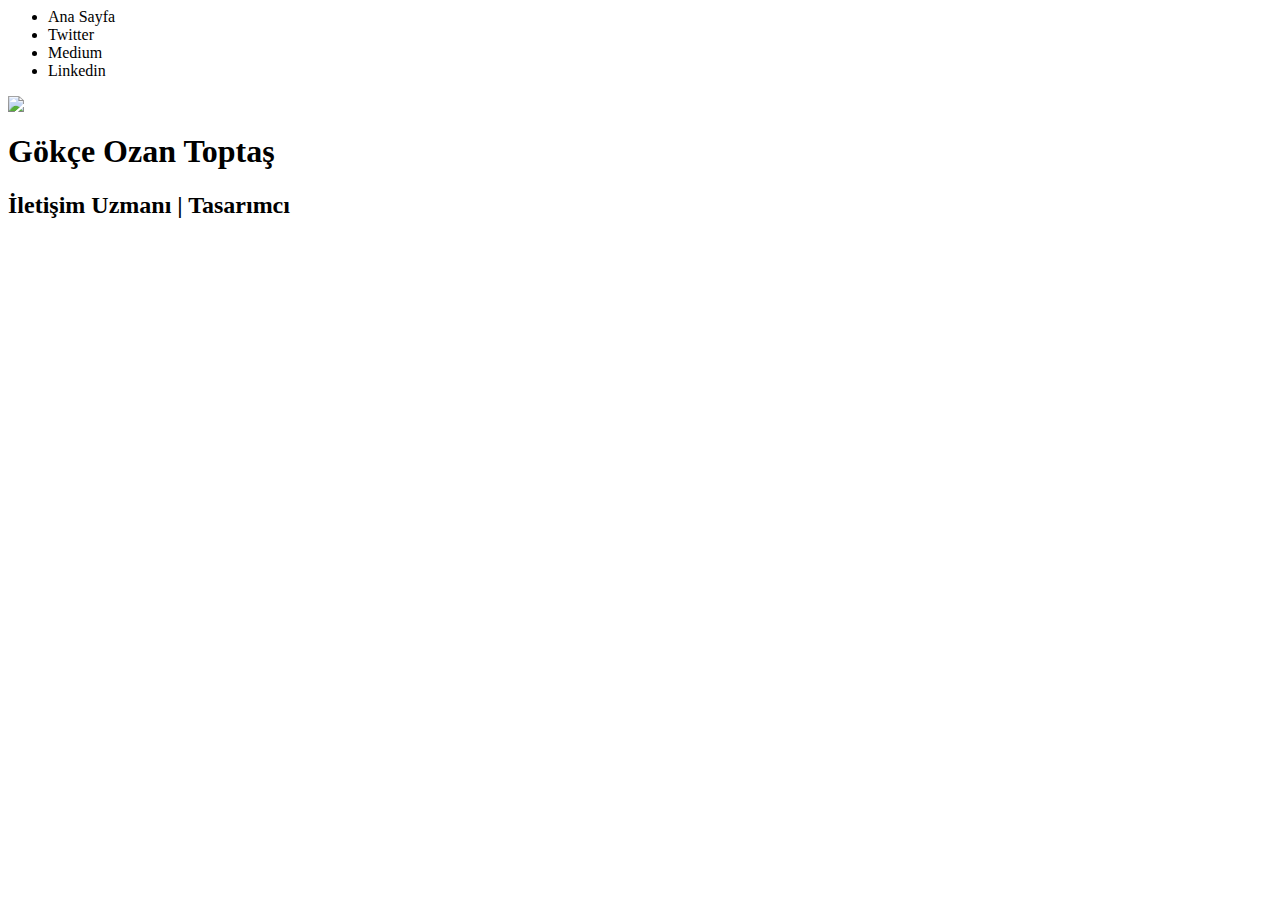
==== index.html @ 8b2a3b35 "Index için temel bölümleme." ====
<!DOCTYPE html ~>
<html>
<head>
    <meta charset="utf-8">
    <meta name="description" content="">
    <meta name="viewport" content="width=device-width, initial-scale=1">
    
    <title>Gökçe Ozan Toptaş | İletişim Uzmanı/Tasarımcı</title>
    
    <link rel="apple-touch-icon" href="apple-touch-icon.png">
    <link rel="favicon" href="favicon.ico">
    
    <link type="text/css" rel="stylesheet" href="stl/site.css" />
    
    <script src="script/site.js"></script>
</head>
<body>
    <nav id="tepe">
        <ul>
            <li>Ana Sayfa</li>
            <li>Twitter</li>
            <li>Medium</li>
            <li>Linkedin</li>
        </ul>
    </nav>

    <header>
        <img src="rsm/gokce-ozan-toptas.jpg">
        <h1>Gökçe Ozan Toptaş</h1>
        <h2>İletişim Uzmanı | Tasarımcı</h2>
    </header>
    
    <section id="vitrin">
    
    </section>
    
    <section id="ozet">
    
    </section>
    
    <section id="tecrube">
    
    </section>
    
    <section id="yetenekler">
    
    </section>
    
    <section id="egitim">
    
    </section>
    
    <section id="yayinlar">
    
    </section>
    
    <script>
        (function(i,s,o,g,r,a,m){i['GoogleAnalyticsObject']=r;i[r]=i[r]||function(){
            (i[r].q=i[r].q||[]).push(arguments)},i[r].l=1*new Date();a=s.createElement(o),
            m=s.getElementsByTagName(o)[0];a.async=1;a.src=g;m.parentNode.insertBefore(a,m)
        })(window,document,'script','//www.google-analytics.com/analytics.js','ga');
        
        ga('create', 'UA-60167842-1', 'auto');
        ga('send', 'pageview');
    </script>
</body>
</html>
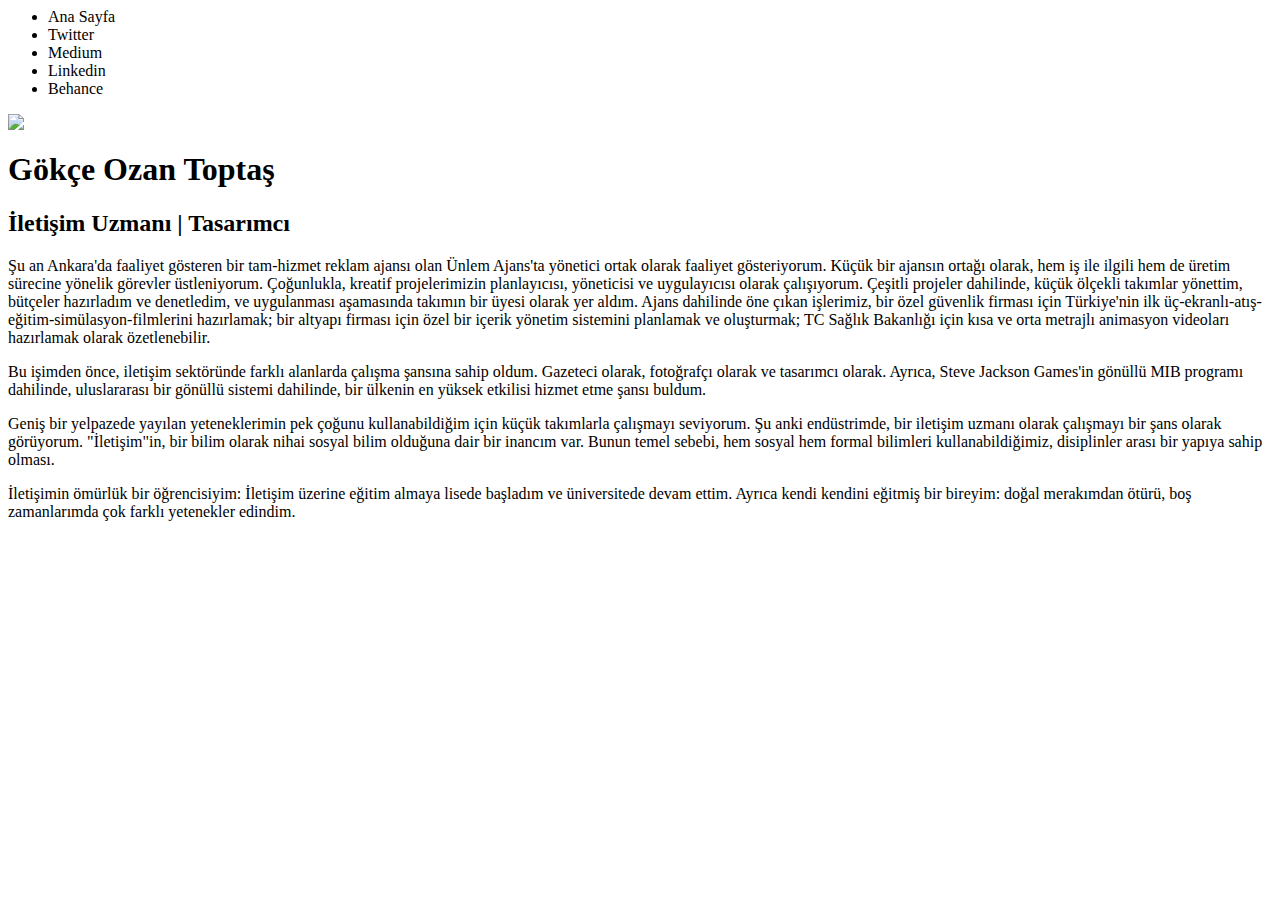
==== commit 2f4ad45e: "Örnek kodlar eklendi. Index.html bölüm bazında comment'lendi." ====
--- a/index.html
+++ b/index.html
@@ -5,14 +5,14 @@
     <meta name="description" content="">
     <meta name="viewport" content="width=device-width, initial-scale=1">
     
-    <title>Gökçe Ozan Toptaş | İletişim Uzmanı/Tasarımcı</title>
+    <title>Gökçe Ozan Toptaş - İletişim Uzmanı | Tasarımcı</title>
     
     <link rel="apple-touch-icon" href="apple-touch-icon.png">
     <link rel="favicon" href="favicon.ico">
     
-    <link type="text/css" rel="stylesheet" href="stl/site.css" />
+    <link type="text/css" rel="stylesheet" href="contents/site.css" />
     
-    <script src="script/site.js"></script>
+    <script src="contents/site.js"></script>
 </head>
 <body>
     <nav id="tepe">
@@ -21,6 +21,7 @@
             <li>Twitter</li>
             <li>Medium</li>
             <li>Linkedin</li>
+            <li>Behance</li>
         </ul>
     </nav>
 
@@ -30,28 +31,51 @@
         <h2>İletişim Uzmanı | Tasarımcı</h2>
     </header>
     
+    <!-- TODO Her section için bir ikon hazırlanacak, material mantığında. -->
+    
     <section id="vitrin">
+        <!-- BİR KAÇ SLAYTLIK BİR ALAN "ÖZGEÇMİŞİMDE BULAMAYACAĞINIZ BENİM HAKKIMDA 5 ŞEY" GİBİ -->
+        
+    </section>
     
+    <section id="senkron">
+        <!-- SON YAYINLANAN YAZILARIMI MEDIUM, LINKEDIN, BEHANCE BAĞLANTILARIMI FİLAN PAYLAŞACAĞIM YER -->
+        
     </section>
     
     <section id="ozet">
+        <!-- SUMMARY METNİ GİRECEK -->
+        <p>Şu an Ankara'da faaliyet gösteren bir tam-hizmet reklam ajansı olan Ünlem Ajans'ta yönetici ortak olarak faaliyet gösteriyorum. Küçük bir ajansın ortağı olarak, hem iş ile ilgili hem de üretim sürecine yönelik görevler üstleniyorum. Çoğunlukla, kreatif projelerimizin planlayıcısı, yöneticisi ve uygulayıcısı olarak çalışıyorum. Çeşitli projeler dahilinde, küçük ölçekli takımlar yönettim, bütçeler hazırladım ve denetledim, ve uygulanması aşamasında takımın bir üyesi olarak yer aldım. Ajans dahilinde öne çıkan işlerimiz, bir özel güvenlik firması için Türkiye'nin ilk üç-ekranlı-atış-eğitim-simülasyon-filmlerini hazırlamak; bir altyapı firması için özel bir içerik yönetim sistemini planlamak ve oluşturmak; TC Sağlık Bakanlığı için kısa ve orta metrajlı animasyon videoları hazırlamak olarak özetlenebilir.</p>
     
+        <p>Bu işimden önce, iletişim sektöründe farklı alanlarda çalışma şansına sahip oldum. Gazeteci olarak, fotoğrafçı olarak ve tasarımcı olarak. Ayrıca, Steve Jackson Games'in gönüllü MIB programı dahilinde, uluslararası bir gönüllü sistemi dahilinde, bir ülkenin en yüksek etkilisi hizmet etme şansı buldum.</p>
+    
+        <p>Geniş bir yelpazede yayılan yeteneklerimin pek çoğunu kullanabildiğim için küçük takımlarla çalışmayı seviyorum. Şu anki endüstrimde, bir iletişim uzmanı olarak çalışmayı bir şans olarak görüyorum. "İletişim"in, bir bilim olarak nihai sosyal bilim olduğuna dair bir inancım var. Bunun temel sebebi, hem sosyal hem formal bilimleri kullanabildiğimiz, disiplinler arası bir yapıya sahip olması.</p>
+    
+        <p>İletişimin ömürlük bir öğrencisiyim: İletişim üzerine eğitim almaya lisede başladım ve üniversitede devam ettim. Ayrıca kendi kendini eğitmiş bir bireyim: doğal merakımdan ötürü, boş zamanlarımda çok farklı yetenekler edindim.</p>
     </section>
     
     <section id="tecrube">
-    
+        <!-- İŞ TECRÜBELERİ GİRECEK TEK TEK, TIMELINE GİBİ YAPABİLİRSEK -->
+        
     </section>
     
     <section id="yetenekler">
-    
+        <!-- YETENEK LİSTESİ OLACAK, HER BİR YETENEK CİNSİ BAŞINDA ÖZEL BİR İKONLA YER ALACAK: TOOLS OF THE TRADE'DEKİ İKONLARI KULLANARAK BİR AYRIŞTIRMA YAPALIM, AYRICA TEPEDE İKON TİPLERİNE GÖRE SÜZME OLACAK "SADECE ŞU CİNSİ GÖSTER" GİBİ -->
+        
     </section>
     
     <section id="egitim">
-    
+        <!-- EĞİTİMLER GİRECEK TEK TEK, TIMELINE MÜMKÜNSE -->
+        
     </section>
     
     <section id="yayinlar">
+        <!-- YAPIMINA KATKI SAĞLADIĞIM YAYINLAR VB -->
+        
+    </section>
     
+    <section id="madewith">
+        <!-- GITHUB, SOURCETREE, BRACKETS, KOALA, ICOMOON, GOOGLEFONTS -->
     </section>
     
     <script>
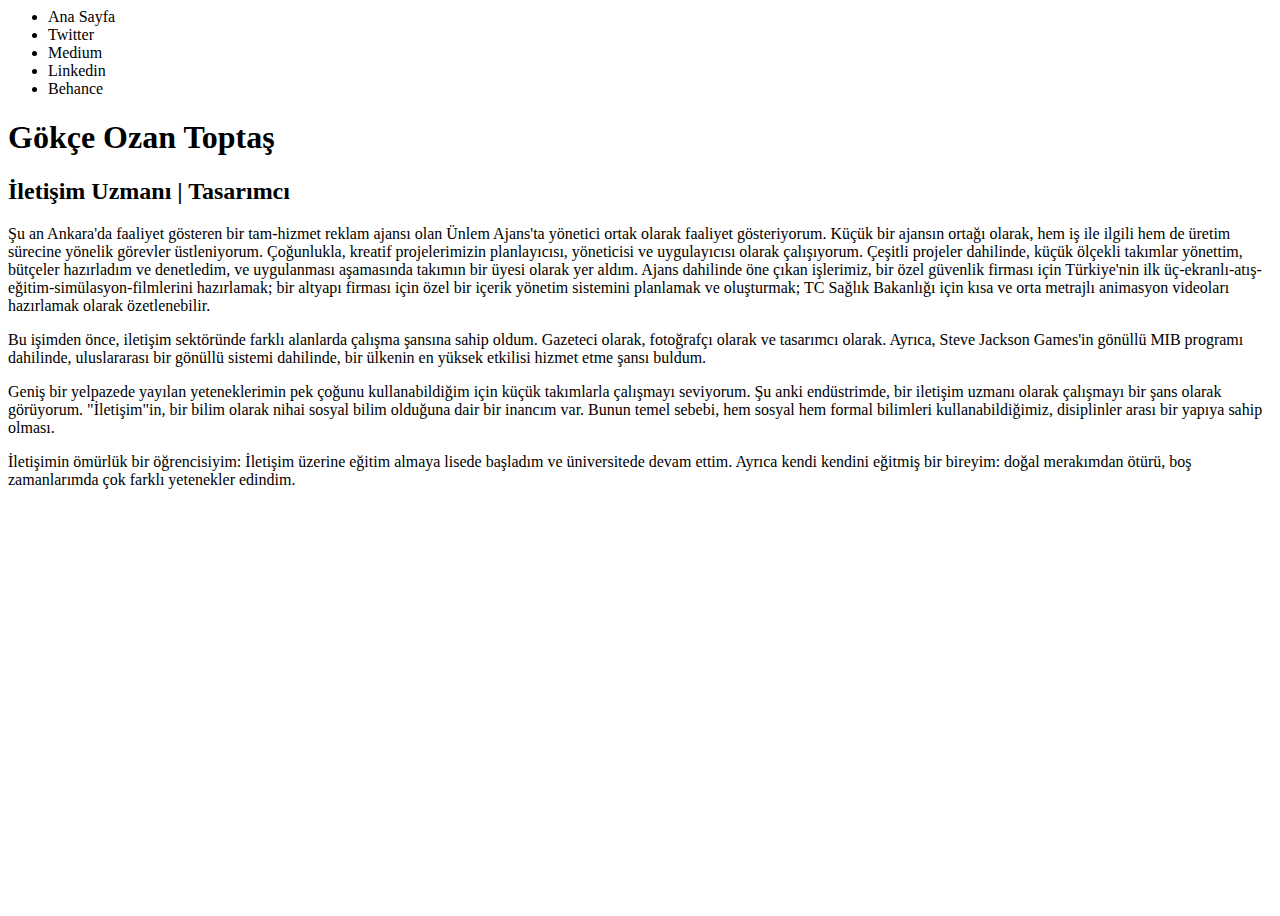
==== commit 5b68b97c: "Açılış yüklenme animasyonu oluşturuldu" ====
--- a/index.html
+++ b/index.html
@@ -1,5 +1,5 @@
 <!DOCTYPE html ~>
-<html>
+<html class="loading">
 <head>
     <meta charset="utf-8">
     <meta name="description" content="">
@@ -26,7 +26,7 @@
     </nav>
 
     <header>
-        <img src="rsm/gokce-ozan-toptas.jpg">
+        <!--<img src="rsm/gokce-ozan-toptas.jpg">-->
         <h1>Gökçe Ozan Toptaş</h1>
         <h2>İletişim Uzmanı | Tasarımcı</h2>
     </header>
@@ -78,6 +78,7 @@
         <!-- GITHUB, SOURCETREE, BRACKETS, KOALA, ICOMOON, GOOGLEFONTS -->
     </section>
     
+    <!--
     <script>
         (function(i,s,o,g,r,a,m){i['GoogleAnalyticsObject']=r;i[r]=i[r]||function(){
             (i[r].q=i[r].q||[]).push(arguments)},i[r].l=1*new Date();a=s.createElement(o),
@@ -86,6 +87,20 @@
         
         ga('create', 'UA-60167842-1', 'auto');
         ga('send', 'pageview');
+    </script>-->
+    <!--<script>
+        var removeLoading = function() {
+            if (document.readyState == "complete") {
+                document.getElementsByTagName( "html" )[0].className.replace( /loading/, "" );
+            }
+        };
+        removeLoading();
+    </script>-->
+    
+    <script>
+        document.addEventListener("DOMContentLoaded", function(event) { 
+            document.getElementsByTagName( "html" )[0].classList.remove('loading');
+        });
     </script>
 </body>
 </html>--- a/contents/site.css
+++ b/contents/site.css
@@ -0,0 +1,31 @@
+//loading animation//
+html {
+    -webkit-transition: background-color 1s;
+    transition: background-color 1s;
+}
+html, body {
+    /* For the loading indicator to be vertically centered ensure */
+    /* the html and body elements take up the full viewport */
+    min-height: 100%;
+}
+html.loading {
+    /* Replace #333 with the background-color of your choice */
+    /* Replace loading.gif with the loading image of your choice */
+    background: #fff url('load.gif') no-repeat 50% 50%;
+
+    /* Ensures that the transition only runs in one direction */
+    -webkit-transition: background-color 0;
+    transition: background-color 0;
+}
+body {
+    -webkit-transition: opacity 1s ease-in;
+    transition: opacity 1s ease-in;
+}
+html.loading body {
+    /* Make the contents of the body opaque during loading */
+    opacity: 0;
+
+    /* Ensures that the transition only runs in one direction */
+    -webkit-transition: opacity 0;
+    transition: opacity 0;
+}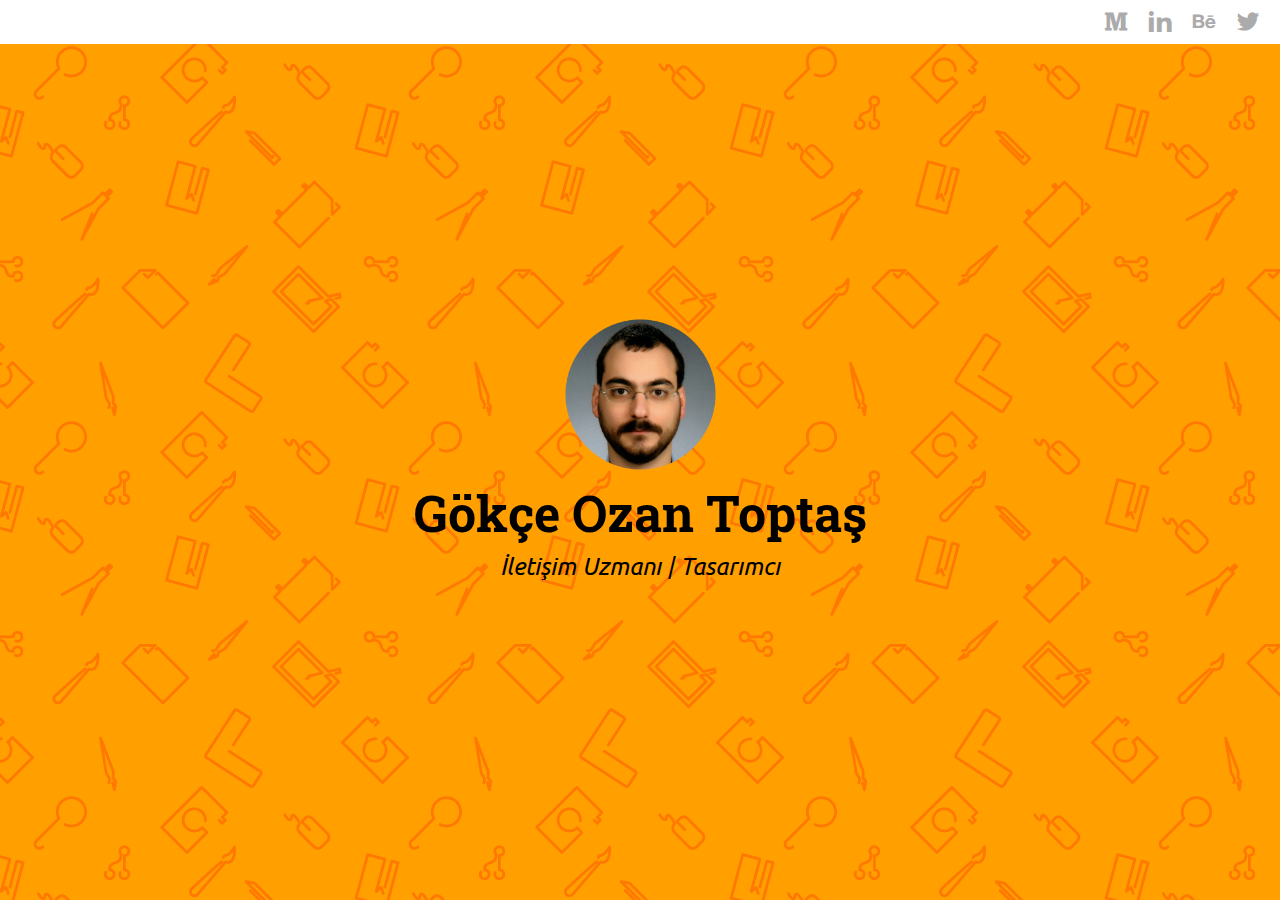
==== commit d8381fea: "no message" ====
--- a/index.html
+++ b/index.html
@@ -17,68 +17,19 @@
 <body>
     <nav id="tepe">
         <ul>
-            <li>Ana Sayfa</li>
-            <li>Twitter</li>
-            <li>Medium</li>
-            <li>Linkedin</li>
-            <li>Behance</li>
+            <li><a href="https://medium.com/@gokceozantoptas"><span class="iko-medium"></span></a></li>
+            <li><a href="https://tr.linkedin.com/in/gozan"><span class="iko-linkedin"></span></a></li>
+            <li><a href="http://www.behance.net/gokceozantoptas"><span class="iko-behance"></span></a></li>
+            <li><a href="https://twitter.com/gokceozantoptas"><span class="iko-twitter"></span></a></li>
         </ul>
     </nav>
-
     <header>
-        <!--<img src="rsm/gokce-ozan-toptas.jpg">-->
+        <div>
+        <img src="contents/gokce-ozan-toptas.png">
         <h1>Gökçe Ozan Toptaş</h1>
         <h2>İletişim Uzmanı | Tasarımcı</h2>
+        </div>
     </header>
-    
-    <!-- TODO Her section için bir ikon hazırlanacak, material mantığında. -->
-    
-    <section id="vitrin">
-        <!-- BİR KAÇ SLAYTLIK BİR ALAN "ÖZGEÇMİŞİMDE BULAMAYACAĞINIZ BENİM HAKKIMDA 5 ŞEY" GİBİ -->
-        
-    </section>
-    
-    <section id="senkron">
-        <!-- SON YAYINLANAN YAZILARIMI MEDIUM, LINKEDIN, BEHANCE BAĞLANTILARIMI FİLAN PAYLAŞACAĞIM YER -->
-        
-    </section>
-    
-    <section id="ozet">
-        <!-- SUMMARY METNİ GİRECEK -->
-        <p>Şu an Ankara'da faaliyet gösteren bir tam-hizmet reklam ajansı olan Ünlem Ajans'ta yönetici ortak olarak faaliyet gösteriyorum. Küçük bir ajansın ortağı olarak, hem iş ile ilgili hem de üretim sürecine yönelik görevler üstleniyorum. Çoğunlukla, kreatif projelerimizin planlayıcısı, yöneticisi ve uygulayıcısı olarak çalışıyorum. Çeşitli projeler dahilinde, küçük ölçekli takımlar yönettim, bütçeler hazırladım ve denetledim, ve uygulanması aşamasında takımın bir üyesi olarak yer aldım. Ajans dahilinde öne çıkan işlerimiz, bir özel güvenlik firması için Türkiye'nin ilk üç-ekranlı-atış-eğitim-simülasyon-filmlerini hazırlamak; bir altyapı firması için özel bir içerik yönetim sistemini planlamak ve oluşturmak; TC Sağlık Bakanlığı için kısa ve orta metrajlı animasyon videoları hazırlamak olarak özetlenebilir.</p>
-    
-        <p>Bu işimden önce, iletişim sektöründe farklı alanlarda çalışma şansına sahip oldum. Gazeteci olarak, fotoğrafçı olarak ve tasarımcı olarak. Ayrıca, Steve Jackson Games'in gönüllü MIB programı dahilinde, uluslararası bir gönüllü sistemi dahilinde, bir ülkenin en yüksek etkilisi hizmet etme şansı buldum.</p>
-    
-        <p>Geniş bir yelpazede yayılan yeteneklerimin pek çoğunu kullanabildiğim için küçük takımlarla çalışmayı seviyorum. Şu anki endüstrimde, bir iletişim uzmanı olarak çalışmayı bir şans olarak görüyorum. "İletişim"in, bir bilim olarak nihai sosyal bilim olduğuna dair bir inancım var. Bunun temel sebebi, hem sosyal hem formal bilimleri kullanabildiğimiz, disiplinler arası bir yapıya sahip olması.</p>
-    
-        <p>İletişimin ömürlük bir öğrencisiyim: İletişim üzerine eğitim almaya lisede başladım ve üniversitede devam ettim. Ayrıca kendi kendini eğitmiş bir bireyim: doğal merakımdan ötürü, boş zamanlarımda çok farklı yetenekler edindim.</p>
-    </section>
-    
-    <section id="tecrube">
-        <!-- İŞ TECRÜBELERİ GİRECEK TEK TEK, TIMELINE GİBİ YAPABİLİRSEK -->
-        
-    </section>
-    
-    <section id="yetenekler">
-        <!-- YETENEK LİSTESİ OLACAK, HER BİR YETENEK CİNSİ BAŞINDA ÖZEL BİR İKONLA YER ALACAK: TOOLS OF THE TRADE'DEKİ İKONLARI KULLANARAK BİR AYRIŞTIRMA YAPALIM, AYRICA TEPEDE İKON TİPLERİNE GÖRE SÜZME OLACAK "SADECE ŞU CİNSİ GÖSTER" GİBİ -->
-        
-    </section>
-    
-    <section id="egitim">
-        <!-- EĞİTİMLER GİRECEK TEK TEK, TIMELINE MÜMKÜNSE -->
-        
-    </section>
-    
-    <section id="yayinlar">
-        <!-- YAPIMINA KATKI SAĞLADIĞIM YAYINLAR VB -->
-        
-    </section>
-    
-    <section id="madewith">
-        <!-- GITHUB, SOURCETREE, BRACKETS, KOALA, ICOMOON, GOOGLEFONTS -->
-    </section>
-    
-    <!--
     <script>
         (function(i,s,o,g,r,a,m){i['GoogleAnalyticsObject']=r;i[r]=i[r]||function(){
             (i[r].q=i[r].q||[]).push(arguments)},i[r].l=1*new Date();a=s.createElement(o),
@@ -87,16 +38,7 @@
         
         ga('create', 'UA-60167842-1', 'auto');
         ga('send', 'pageview');
-    </script>-->
-    <!--<script>
-        var removeLoading = function() {
-            if (document.readyState == "complete") {
-                document.getElementsByTagName( "html" )[0].className.replace( /loading/, "" );
-            }
-        };
-        removeLoading();
-    </script>-->
-    
+    </script>
     <script>
         document.addEventListener("DOMContentLoaded", function(event) { 
             document.getElementsByTagName( "html" )[0].classList.remove('loading');
--- a/contents/site.css
+++ b/contents/site.css
@@ -1,7 +1,495 @@
-//loading animation//
+@import url(http://fonts.googleapis.com/css?family=Roboto+Slab:700&subset=latin,latin-ext);
+@import url(http://fonts.googleapis.com/css?family=Ubuntu:300italic&subset=latin,latin-ext);
+
+/*! normalize.css v3.0.2 | MIT License | git.io/normalize */
+
+/**
+ * 1. Set default font family to sans-serif.
+ * 2. Prevent iOS text size adjust after orientation change, without disabling
+ *    user zoom.
+ */
+
+html {
+  font-family: sans-serif; /* 1 */
+  -ms-text-size-adjust: 100%; /* 2 */
+  -webkit-text-size-adjust: 100%; /* 2 */
+}
+
+/**
+ * Remove default margin.
+ */
+
+body {
+  margin: 0;
+}
+
+/* HTML5 display definitions
+   ========================================================================== */
+
+/**
+ * Correct `block` display not defined for any HTML5 element in IE 8/9.
+ * Correct `block` display not defined for `details` or `summary` in IE 10/11
+ * and Firefox.
+ * Correct `block` display not defined for `main` in IE 11.
+ */
+
+article,
+aside,
+details,
+figcaption,
+figure,
+footer,
+header,
+hgroup,
+main,
+menu,
+nav,
+section,
+summary {
+  display: block;
+}
+
+/**
+ * 1. Correct `inline-block` display not defined in IE 8/9.
+ * 2. Normalize vertical alignment of `progress` in Chrome, Firefox, and Opera.
+ */
+
+audio,
+canvas,
+progress,
+video {
+  display: inline-block; /* 1 */
+  vertical-align: baseline; /* 2 */
+}
+
+/**
+ * Prevent modern browsers from displaying `audio` without controls.
+ * Remove excess height in iOS 5 devices.
+ */
+
+audio:not([controls]) {
+  display: none;
+  height: 0;
+}
+
+/**
+ * Address `[hidden]` styling not present in IE 8/9/10.
+ * Hide the `template` element in IE 8/9/11, Safari, and Firefox < 22.
+ */
+
+[hidden],
+template {
+  display: none;
+}
+
+/* Links
+   ========================================================================== */
+
+/**
+ * Remove the gray background color from active links in IE 10.
+ */
+
+a {
+  background-color: transparent;
+}
+
+/**
+ * Improve readability when focused and also mouse hovered in all browsers.
+ */
+
+a:active,
+a:hover {
+  outline: 0;
+}
+
+/* Text-level semantics
+   ========================================================================== */
+
+/**
+ * Address styling not present in IE 8/9/10/11, Safari, and Chrome.
+ */
+
+abbr[title] {
+  border-bottom: 1px dotted;
+}
+
+/**
+ * Address style set to `bolder` in Firefox 4+, Safari, and Chrome.
+ */
+
+b,
+strong {
+  font-weight: bold;
+}
+
+/**
+ * Address styling not present in Safari and Chrome.
+ */
+
+dfn {
+  font-style: italic;
+}
+
+/**
+ * Address variable `h1` font-size and margin within `section` and `article`
+ * contexts in Firefox 4+, Safari, and Chrome.
+ */
+
+h1 {
+  font-size: 2em;
+  margin: 0.67em 0;
+}
+
+/**
+ * Address styling not present in IE 8/9.
+ */
+
+mark {
+  background: #ff0;
+  color: #000;
+}
+
+/**
+ * Address inconsistent and variable font size in all browsers.
+ */
+
+small {
+  font-size: 80%;
+}
+
+/**
+ * Prevent `sub` and `sup` affecting `line-height` in all browsers.
+ */
+
+sub,
+sup {
+  font-size: 75%;
+  line-height: 0;
+  position: relative;
+  vertical-align: baseline;
+}
+
+sup {
+  top: -0.5em;
+}
+
+sub {
+  bottom: -0.25em;
+}
+
+/* Embedded content
+   ========================================================================== */
+
+/**
+ * Remove border when inside `a` element in IE 8/9/10.
+ */
+
+img {
+  border: 0;
+}
+
+/**
+ * Correct overflow not hidden in IE 9/10/11.
+ */
+
+svg:not(:root) {
+  overflow: hidden;
+}
+
+/* Grouping content
+   ========================================================================== */
+
+/**
+ * Address margin not present in IE 8/9 and Safari.
+ */
+
+figure {
+  margin: 1em 40px;
+}
+
+/**
+ * Address differences between Firefox and other browsers.
+ */
+
+hr {
+  -moz-box-sizing: content-box;
+  box-sizing: content-box;
+  height: 0;
+}
+
+/**
+ * Contain overflow in all browsers.
+ */
+
+pre {
+  overflow: auto;
+}
+
+/**
+ * Address odd `em`-unit font size rendering in all browsers.
+ */
+
+code,
+kbd,
+pre,
+samp {
+  font-family: monospace, monospace;
+  font-size: 1em;
+}
+
+/* Forms
+   ========================================================================== */
+
+/**
+ * Known limitation: by default, Chrome and Safari on OS X allow very limited
+ * styling of `select`, unless a `border` property is set.
+ */
+
+/**
+ * 1. Correct color not being inherited.
+ *    Known issue: affects color of disabled elements.
+ * 2. Correct font properties not being inherited.
+ * 3. Address margins set differently in Firefox 4+, Safari, and Chrome.
+ */
+
+button,
+input,
+optgroup,
+select,
+textarea {
+  color: inherit; /* 1 */
+  font: inherit; /* 2 */
+  margin: 0; /* 3 */
+}
+
+/**
+ * Address `overflow` set to `hidden` in IE 8/9/10/11.
+ */
+
+button {
+  overflow: visible;
+}
+
+/**
+ * Address inconsistent `text-transform` inheritance for `button` and `select`.
+ * All other form control elements do not inherit `text-transform` values.
+ * Correct `button` style inheritance in Firefox, IE 8/9/10/11, and Opera.
+ * Correct `select` style inheritance in Firefox.
+ */
+
+button,
+select {
+  text-transform: none;
+}
+
+/**
+ * 1. Avoid the WebKit bug in Android 4.0.* where (2) destroys native `audio`
+ *    and `video` controls.
+ * 2. Correct inability to style clickable `input` types in iOS.
+ * 3. Improve usability and consistency of cursor style between image-type
+ *    `input` and others.
+ */
+
+button,
+html input[type="button"], /* 1 */
+input[type="reset"],
+input[type="submit"] {
+  -webkit-appearance: button; /* 2 */
+  cursor: pointer; /* 3 */
+}
+
+/**
+ * Re-set default cursor for disabled elements.
+ */
+
+button[disabled],
+html input[disabled] {
+  cursor: default;
+}
+
+/**
+ * Remove inner padding and border in Firefox 4+.
+ */
+
+button::-moz-focus-inner,
+input::-moz-focus-inner {
+  border: 0;
+  padding: 0;
+}
+
+/**
+ * Address Firefox 4+ setting `line-height` on `input` using `!important` in
+ * the UA stylesheet.
+ */
+
+input {
+  line-height: normal;
+}
+
+/**
+ * It's recommended that you don't attempt to style these elements.
+ * Firefox's implementation doesn't respect box-sizing, padding, or width.
+ *
+ * 1. Address box sizing set to `content-box` in IE 8/9/10.
+ * 2. Remove excess padding in IE 8/9/10.
+ */
+
+input[type="checkbox"],
+input[type="radio"] {
+  box-sizing: border-box; /* 1 */
+  padding: 0; /* 2 */
+}
+
+/**
+ * Fix the cursor style for Chrome's increment/decrement buttons. For certain
+ * `font-size` values of the `input`, it causes the cursor style of the
+ * decrement button to change from `default` to `text`.
+ */
+
+input[type="number"]::-webkit-inner-spin-button,
+input[type="number"]::-webkit-outer-spin-button {
+  height: auto;
+}
+
+/**
+ * 1. Address `appearance` set to `searchfield` in Safari and Chrome.
+ * 2. Address `box-sizing` set to `border-box` in Safari and Chrome
+ *    (include `-moz` to future-proof).
+ */
+
+input[type="search"] {
+  -webkit-appearance: textfield; /* 1 */
+  -moz-box-sizing: content-box;
+  -webkit-box-sizing: content-box; /* 2 */
+  box-sizing: content-box;
+}
+
+/**
+ * Remove inner padding and search cancel button in Safari and Chrome on OS X.
+ * Safari (but not Chrome) clips the cancel button when the search input has
+ * padding (and `textfield` appearance).
+ */
+
+input[type="search"]::-webkit-search-cancel-button,
+input[type="search"]::-webkit-search-decoration {
+  -webkit-appearance: none;
+}
+
+/**
+ * Define consistent border, margin, and padding.
+ */
+
+fieldset {
+  border: 1px solid #c0c0c0;
+  margin: 0 2px;
+  padding: 0.35em 0.625em 0.75em;
+}
+
+/**
+ * 1. Correct `color` not being inherited in IE 8/9/10/11.
+ * 2. Remove padding so people aren't caught out if they zero out fieldsets.
+ */
+
+legend {
+  border: 0; /* 1 */
+  padding: 0; /* 2 */
+}
+
+/**
+ * Remove default vertical scrollbar in IE 8/9/10/11.
+ */
+
+textarea {
+  overflow: auto;
+}
+
+/**
+ * Don't inherit the `font-weight` (applied by a rule above).
+ * NOTE: the default cannot safely be changed in Chrome and Safari on OS X.
+ */
+
+optgroup {
+  font-weight: bold;
+}
+
+/* Tables
+   ========================================================================== */
+
+/**
+ * Remove most spacing between table cells.
+ */
+
+table {
+  border-collapse: collapse;
+  border-spacing: 0;
+}
+
+td,
+th {
+  padding: 0;
+}
+
+
+/* end normalize.css */
+
+/* menü ikon stil */
+
+@font-face {
+	font-family: 'menuikon';
+	src:url('fonts/menuikon.eot?t8lzz0');
+	src:url('fonts/menuikon.eot?#iefixt8lzz0') format('embedded-opentype'),
+		url('fonts/menuikon.woff?t8lzz0') format('woff'),
+		url('fonts/menuikon.ttf?t8lzz0') format('truetype'),
+		url('fonts/menuikon.svg?t8lzz0#menuikon') format('svg');
+	font-weight: normal;
+	font-style: normal;
+}
+
+[class^="iko-"], [class*=" iko-"] {
+    font-family: 'menuikon';
+	speak: none;
+	font-style: normal;
+	font-weight: normal;
+	font-variant: normal;
+	text-transform: none;
+	line-height: 1;
+
+	/* Better Font Rendering =========== */
+	-webkit-font-smoothing: antialiased;
+	-moz-osx-font-smoothing: grayscale;
+}
+
+.iko-ana:before {
+	content: "\e600";
+}
+
+.iko-blog:before {
+	content: "\e601";
+}
+
+.iko-twitter:before {
+	content: "\e602";
+}
+
+.iko-linkedin:before {
+	content: "\e603";
+}
+
+.iko-medium:before {
+	content: "\e604";
+}
+
+.iko-behance:before {
+	content: "\e605";
+}
+
+/* menü ikon stil bit */
+
+
 html {
     -webkit-transition: background-color 1s;
     transition: background-color 1s;
+    font-size: 10px;
 }
 html, body {
     /* For the loading indicator to be vertically centered ensure */
@@ -28,4 +516,110 @@
     /* Ensures that the transition only runs in one direction */
     -webkit-transition: opacity 0;
     transition: opacity 0;
+}
+
+* {
+    border: 0;
+    box-sizing: border-box;
+    margin: 0;
+    padding: 0;
+}
+
+a {
+    color: #ababab;
+    text-decoration: none;
+    transition: 1s;
+}
+
+a:hover {
+    color: #212121;
+}
+
+Tipografi
+h1 h2 h3 h4 h5 h6 p {
+    color: #212121;
+}
+
+nav#tepe {
+    background-color: #FFFFFF;
+    background-image: url('');
+    background-repeat: repeat;
+    display: block;
+    left: 0;
+    position: fixed;
+    top: 0;
+    width: 100%;
+    z-index: 100000;
+}
+
+nav#tepe ul {
+    display: block;
+    float: right;
+    list-style: none;
+    margin-right: 10px;
+    margin-right: 1rem;
+}
+
+nav#tepe li {
+    float: left;
+}
+
+nav#tepe a {
+    border-radius: 4px;
+    border-radius: 0.4rem;
+    display: block;
+    font-size: 2.4em;
+    font-size: 2.4rem;
+    padding: 10px;
+    padding: 1rem;
+}
+
+nav#tepe a:hover {
+    background-color: #e0e0e0;
+}
+
+
+header {
+    background-color: #FFA000;
+    background-image: url('bg_header.png');
+    background-repeat: repeat;
+    display: block;
+    height: 100%;
+    left: 0;
+    margin: 0;
+    position: relative;
+    top: 0;
+    width: 100%;
+    z-index: 1;
+}
+
+header div {
+    left: 50%;
+    position: absolute;
+    text-align: center;
+    top: 50%;
+    transform: translate(-50%, -50%);
+}
+
+header img {
+    display: block;
+    height: 15em;
+    margin: auto;
+    width: 15em;
+}
+
+header h1 {
+    font-family: 'Roboto Slab', serif;
+    font-size: 5em;
+    font-size: 5rem;
+    margin: 0.2em 0 0.1em 0;
+    margin: 1rem 0 0.5rem 0;
+}
+
+header h2 {
+    font-family: 'Ubuntu', sans-serif;
+    font-size: 2.4em;
+    font-size: 2.4rem;
+    font-style: italic;
+    font-weight: 300;
 }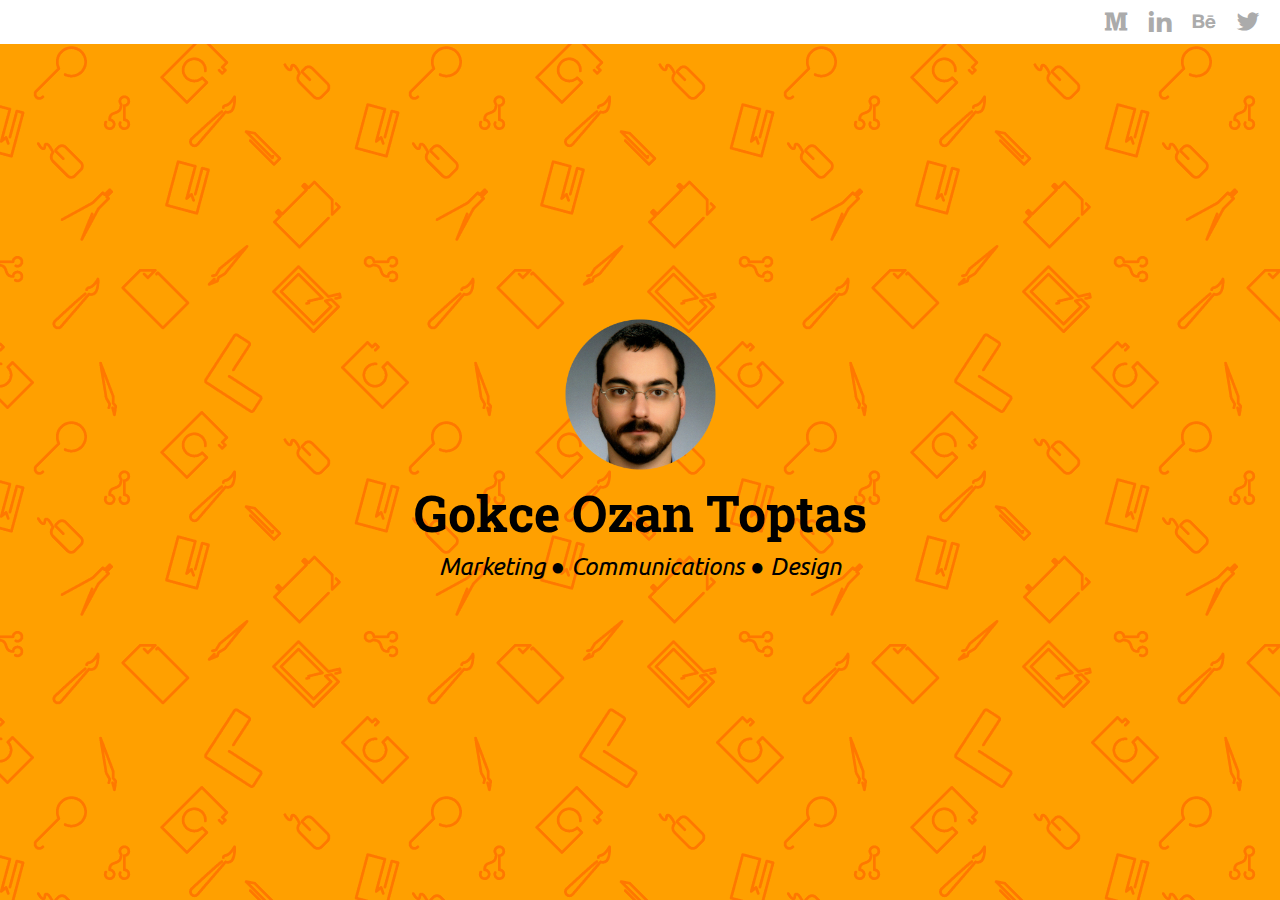
==== commit 443f7096: "no message" ====
--- a/index.html
+++ b/index.html
@@ -4,14 +4,14 @@
     <meta charset="utf-8">
     <meta name="description" content="">
     <meta name="viewport" content="width=device-width, initial-scale=1">
-    
-    <title>Gökçe Ozan Toptaş - İletişim Uzmanı | Tasarımcı</title>
-    
+
+    <title>Gökçe Ozan Toptaş - Marketing | Communications | Design</title>
+
     <link rel="apple-touch-icon" href="apple-touch-icon.png">
     <link rel="favicon" href="favicon.ico">
     
     <link type="text/css" rel="stylesheet" href="contents/site.css" />
-    
+
     <script src="contents/site.js"></script>
 </head>
 <body>
@@ -26,8 +26,8 @@
     <header>
         <div>
         <img src="contents/gokce-ozan-toptas.png">
-        <h1>Gökçe Ozan Toptaş</h1>
-        <h2>İletişim Uzmanı | Tasarımcı</h2>
+        <h1>Gokce Ozan Toptas</h1>
+        <h2>Marketing ● Communications ● Design</h2>
         </div>
     </header>
     <script>
@@ -35,14 +35,14 @@
             (i[r].q=i[r].q||[]).push(arguments)},i[r].l=1*new Date();a=s.createElement(o),
             m=s.getElementsByTagName(o)[0];a.async=1;a.src=g;m.parentNode.insertBefore(a,m)
         })(window,document,'script','//www.google-analytics.com/analytics.js','ga');
-        
+
         ga('create', 'UA-60167842-1', 'auto');
         ga('send', 'pageview');
     </script>
     <script>
-        document.addEventListener("DOMContentLoaded", function(event) { 
+        document.addEventListener("DOMContentLoaded", function(event) {
             document.getElementsByTagName( "html" )[0].classList.remove('loading');
         });
     </script>
 </body>
-</html>+</html>
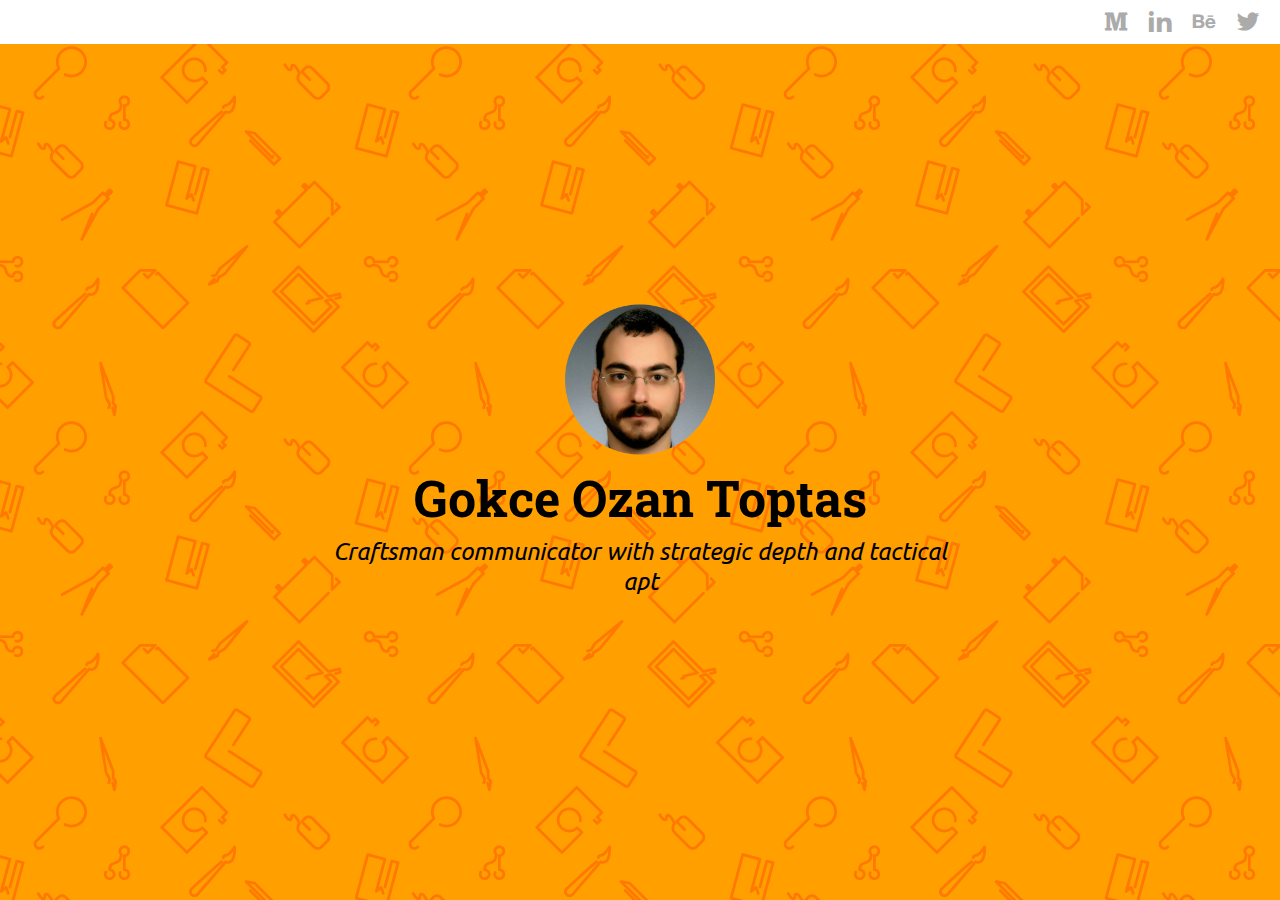
==== commit 504083c1: "updated tagline" ====
--- a/index.html
+++ b/index.html
@@ -5,7 +5,7 @@
     <meta name="description" content="">
     <meta name="viewport" content="width=device-width, initial-scale=1">
 
-    <title>Gökçe Ozan Toptaş - Marketing | Communications | Design</title>
+    <title>Gokce Ozan Toptas - Craftsman communicator with strategic depth and tactical apt</title>
 
     <link rel="apple-touch-icon" href="apple-touch-icon.png">
     <link rel="favicon" href="favicon.ico">
@@ -19,7 +19,7 @@
         <ul>
             <li><a href="https://medium.com/@gokceozantoptas"><span class="iko-medium"></span></a></li>
             <li><a href="https://tr.linkedin.com/in/gozan"><span class="iko-linkedin"></span></a></li>
-            <li><a href="http://www.behance.net/gokceozantoptas"><span class="iko-behance"></span></a></li>
+            <li><a href="https://www.behance.net/gokceozantoptas"><span class="iko-behance"></span></a></li>
             <li><a href="https://twitter.com/gokceozantoptas"><span class="iko-twitter"></span></a></li>
         </ul>
     </nav>
@@ -27,7 +27,7 @@
         <div>
         <img src="contents/gokce-ozan-toptas.png">
         <h1>Gokce Ozan Toptas</h1>
-        <h2>Marketing ● Communications ● Design</h2>
+        <h2>Craftsman communicator with strategic depth and tactical apt</h2>
         </div>
     </header>
     <script>
--- a/contents/site.css
+++ b/contents/site.css
@@ -1,5 +1,5 @@
-@import url(http://fonts.googleapis.com/css?family=Roboto+Slab:700&subset=latin,latin-ext);
-@import url(http://fonts.googleapis.com/css?family=Ubuntu:300italic&subset=latin,latin-ext);
+@import url(https://fonts.googleapis.com/css?family=Roboto+Slab:700&subset=latin,latin-ext);
+@import url(https://fonts.googleapis.com/css?family=Ubuntu:300italic&subset=latin,latin-ext);
 
 /*! normalize.css v3.0.2 | MIT License | git.io/normalize */
 
@@ -622,4 +622,4 @@
     font-size: 2.4rem;
     font-style: italic;
     font-weight: 300;
-}+}
